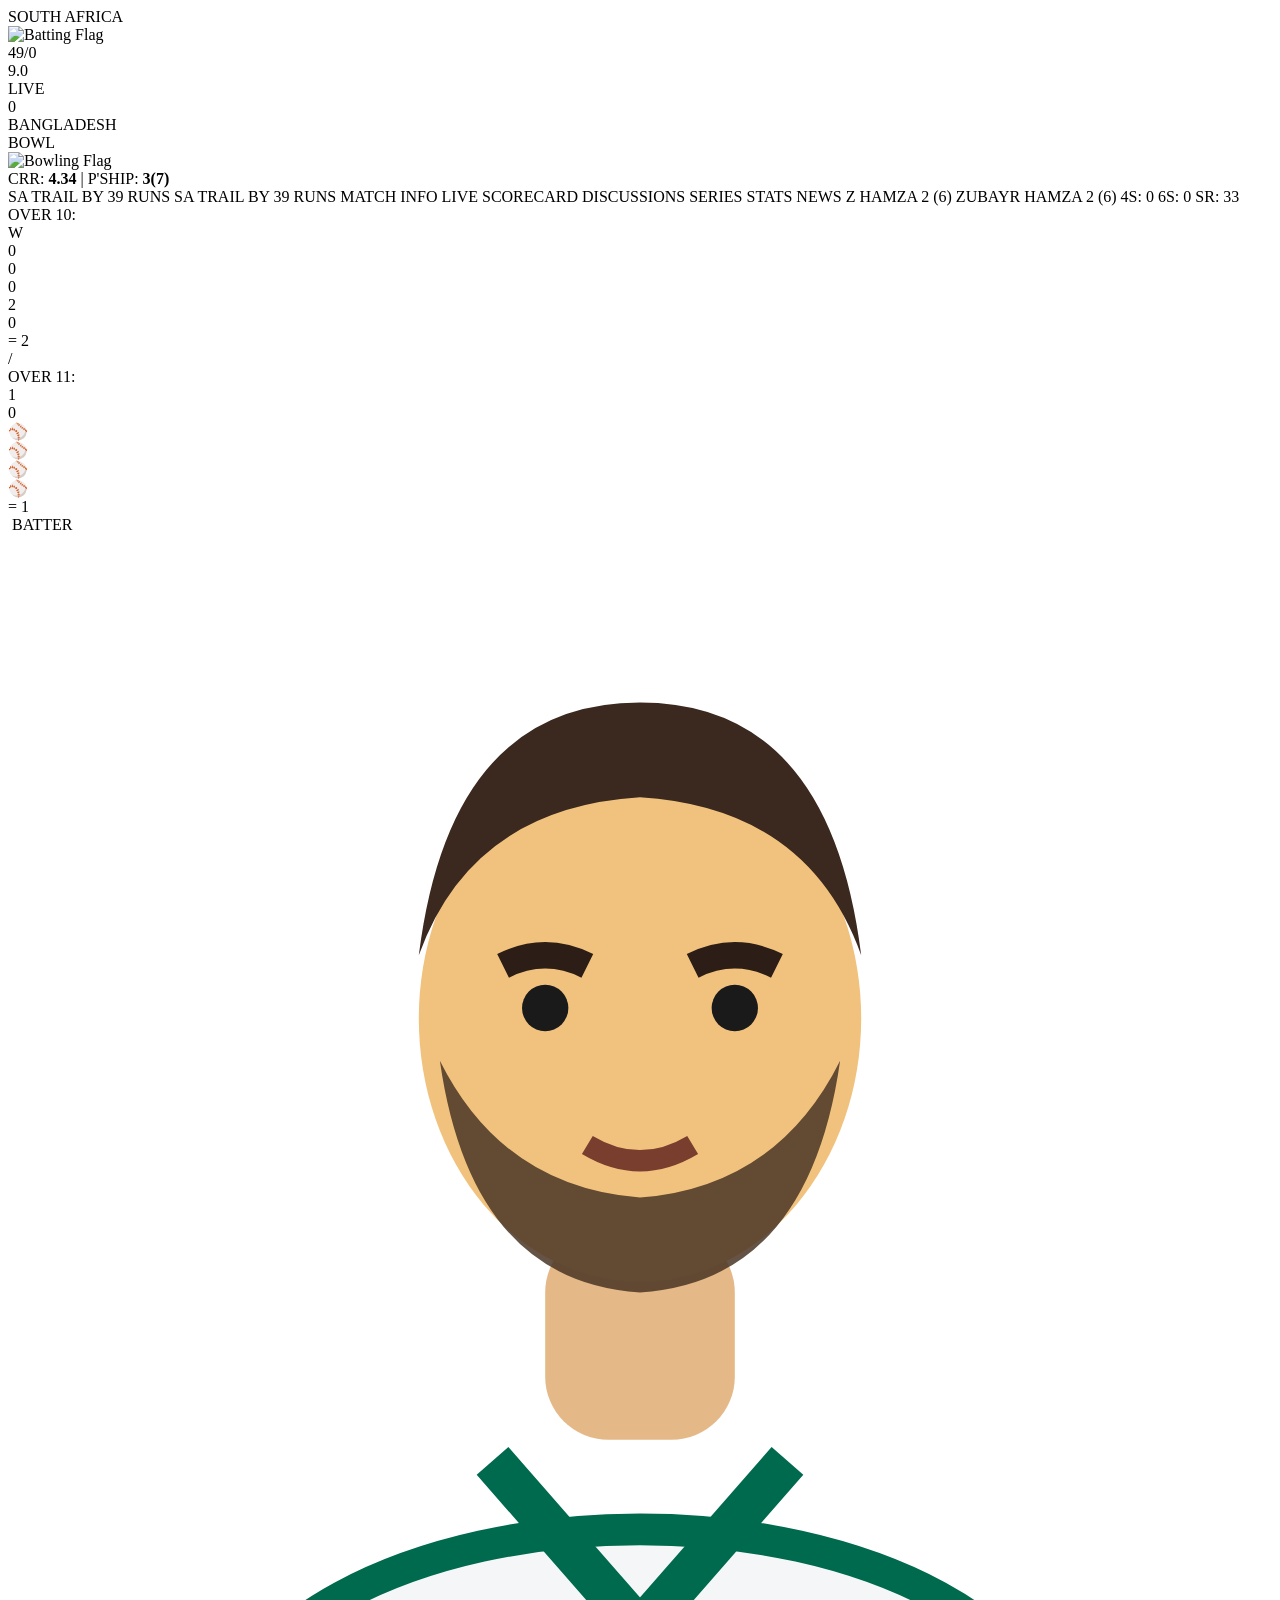
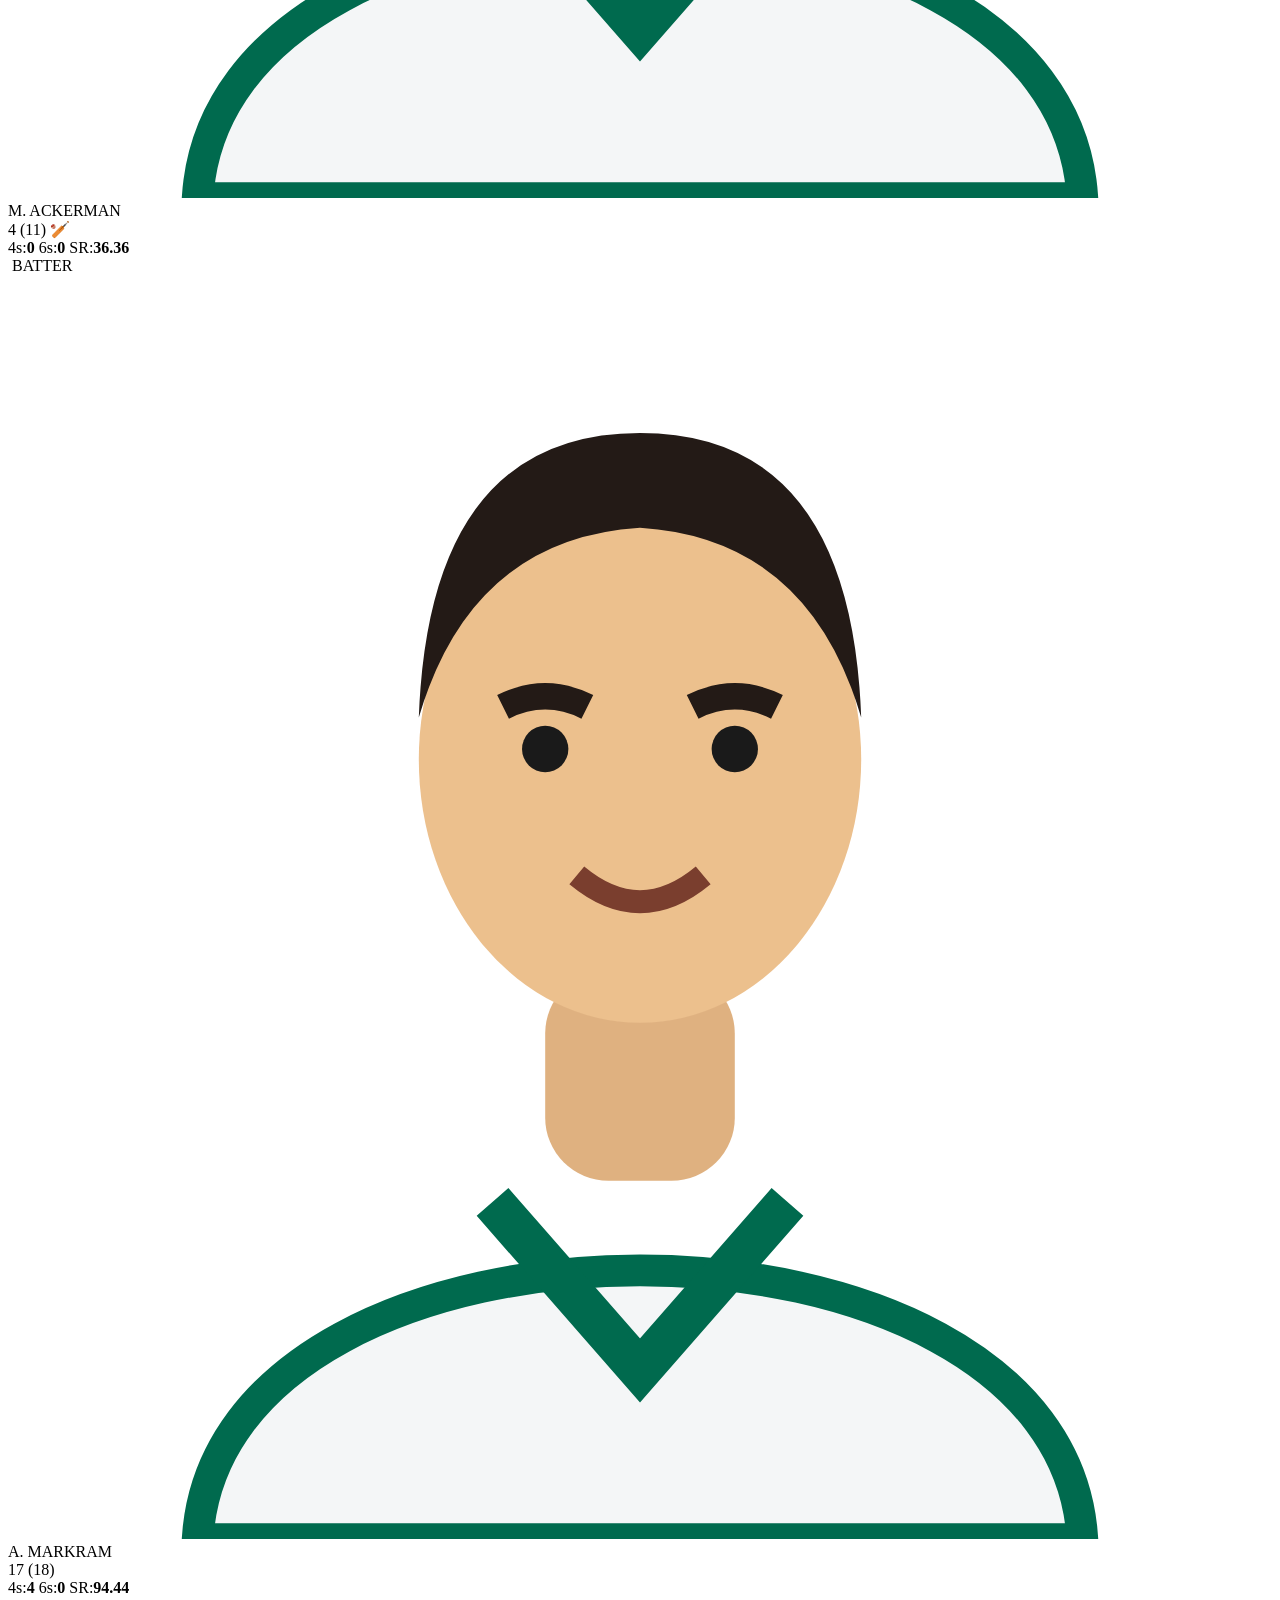
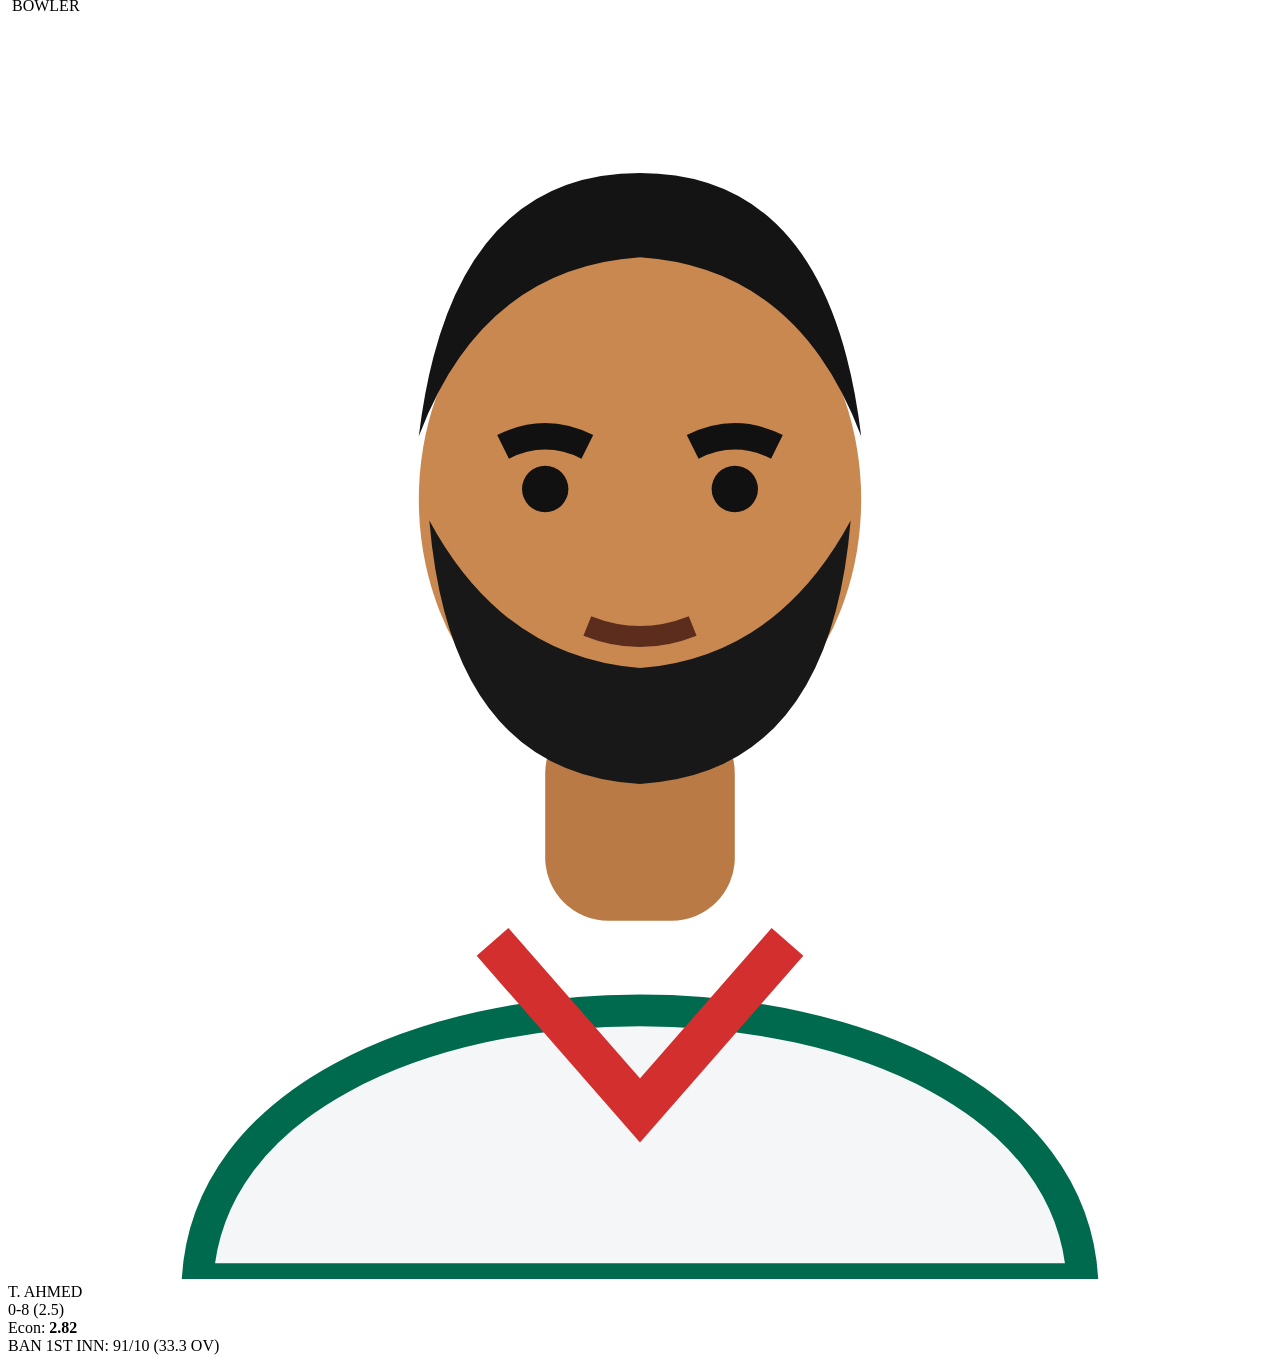
==== index.html @ e909212a "Add files via upload" ====
<!DOCTYPE html>
<html lang="en">
<head>
  <meta charset="UTF-8" />
  <meta name="viewport" content="width=device-width, initial-scale=1.0" />
  <title>Live Cricket Broadcast Scoreboard</title>
  <link rel="preconnect" href="https://fonts.googleapis.com" />
  <link rel="preconnect" href="https://fonts.gstatic.com" crossorigin />
  <link
    href="https://fonts.googleapis.com/css2?family=Oswald:wght@500;600;700&display=swap"
    rel="stylesheet"
  />
  <link rel="stylesheet" href="style.css" />
</head>
<body>
  <div class="broadcast-container">
    <!-- TOP SCOREBOARD BANNER -->
    <header class="top-scoreboard">
      <div class="team-capsule left-capsule">
        <div class="team-title" id="batting-team">SOUTH AFRICA</div>
        <div class="capsule-body">
          <div class="flag-circle">
            <img id="batting-flag" src="https://flagcdn.com/w160/za.png" alt="Batting Flag" />
          </div>
          <div class="score-block">
            <div class="main-score" id="score">49/0</div>
            <div class="overs-text" id="overs">8.2</div>
          </div>
        </div>
      </div>

      <div class="center-event">
        <div class="live-pill"><span class="dot"></span> LIVE</div>
        <div class="big-ball-event" id="last-ball">0</div>
      </div>

      <div class="team-capsule right-capsule">
        <div class="team-title" id="bowling-team">BANGLADESH</div>
        <div class="capsule-body right-body">
          <div class="bowling-tag">BOWL</div>
          <div class="flag-circle">
            <img id="bowling-flag" src="https://flagcdn.com/w160/bd.png" alt="Bowling Flag" />
          </div>
        </div>
      </div>
    </header>

    <!-- CRR / PARTNERSHIP / STATUS STRIP -->
    <section class="info-strip">
      <div class="info-left">
        <span>CRR: <strong id="crr">5.88</strong></span>
        <span class="divider">|</span>
        <span>P'SHIP: <strong id="partnership">49 (50)</strong></span>
      </div>
      <div class="info-right" id="match-status">SA TRAIL BY 42 RUNS</div>
    </section>

    <!-- OVER TIMELINE BAR -->
    <section class="overs-strip">
      <div class="over-group">
        <span class="over-label" id="over-prev-num">OVER 8:</span>
        <div class="balls-row" id="over-prev-balls"></div>
        <span class="over-total" id="over-prev-total">= 3</span>
      </div>
      <span class="over-slash">/</span>
      <div class="over-group">
        <span class="over-label" id="over-curr-num">OVER 9:</span>
        <div class="balls-row" id="over-curr-balls"></div>
        <span class="over-total" id="over-curr-total">= 0</span>
      </div>
    </section>

    <!-- STADIUM BACKGROUND -->
    <main class="stadium-backdrop">
      <div class="stadium-overlay"></div>
    </main>

    <!-- BOTTOM PLAYER CARDS -->
    <footer class="players-grid">
      <!-- Card 1: Striker -->
      <div class="player-card batter-card">
        <div class="card-badge">
          <img id="striker-flag" src="https://flagcdn.com/w80/za.png" alt="" />
          <span>BATTER</span>
        </div>
        <div class="card-main">
          <div class="avatar-box">
            <img id="striker-img" class="player-photo hidden" alt="Striker" />
            <svg id="striker-svg" viewBox="0 0 120 120" class="player-avatar">
              <!-- Jersey -->
              <path d="M18 120 C20 86, 100 86, 102 120 Z" fill="#f4f6f7" stroke="#006a4e" stroke-width="3"/>
              <path d="M46 88 L60 104 L74 88" fill="none" stroke="#006a4e" stroke-width="4"/>
              <!-- Neck & Head -->
              <rect x="51" y="66" width="18" height="20" rx="6" fill="#e5b887"/>
              <ellipse cx="60" cy="46" rx="21" ry="25" fill="#f1c27d"/>
              <!-- Hair & Beard -->
              <path d="M39 40 Q42 16 60 16 Q78 16 81 40 Q76 26 60 25 Q44 26 39 40 Z" fill="#3b281e"/>
              <path d="M41 50 Q44 71 60 72 Q76 71 79 50 Q73 62 60 63 Q47 62 41 50 Z" fill="#4a3525" opacity="0.85"/>
              <!-- Eyes & Brows -->
              <path d="M47 41 Q51 39 55 41" stroke="#2c1e16" stroke-width="2.5" fill="none"/>
              <path d="M65 41 Q69 39 73 41" stroke="#2c1e16" stroke-width="2.5" fill="none"/>
              <circle cx="51" cy="45" r="2.2" fill="#1a1a1a"/>
              <circle cx="69" cy="45" r="2.2" fill="#1a1a1a"/>
              <path d="M55 58 Q60 61 65 58" stroke="#7a3e2e" stroke-width="2" fill="none"/>
            </svg>
          </div>
          <div class="player-stats">
            <div class="player-name" id="striker-name">A. MARKRAM</div>
            <div class="player-score">
              <span id="striker-runs">21</span>
              <span class="sub-stat" id="striker-balls">(22)</span>
              <span class="bat-icon">🏏</span>
            </div>
          </div>
        </div>
        <div class="card-footer">
          <span>4s:<strong id="striker-4s">5</strong></span>
          <span>6s:<strong id="striker-6s">0</strong></span>
          <span>SR:<strong id="striker-sr">95.45</strong></span>
        </div>
      </div>

      <!-- Card 2: Non-Striker -->
      <div class="player-card batter-card">
        <div class="card-badge">
          <img id="nonstriker-flag" src="https://flagcdn.com/w80/za.png" alt="" />
          <span>BATTER</span>
        </div>
        <div class="card-main">
          <div class="avatar-box">
            <img id="nonstriker-img" class="player-photo hidden" alt="Non-Striker" />
            <svg id="nonstriker-svg" viewBox="0 0 120 120" class="player-avatar">
              <!-- Jersey -->
              <path d="M18 120 C20 86, 100 86, 102 120 Z" fill="#f4f6f7" stroke="#006a4e" stroke-width="3"/>
              <path d="M46 88 L60 104 L74 88" fill="none" stroke="#006a4e" stroke-width="4"/>
              <!-- Neck & Head -->
              <rect x="51" y="66" width="18" height="20" rx="6" fill="#dfb180"/>
              <ellipse cx="60" cy="46" rx="21" ry="25" fill="#ecc08d"/>
              <!-- Hair -->
              <path d="M39 42 Q40 15 60 15 Q80 15 81 42 Q76 25 60 24 Q44 25 39 42 Z" fill="#231a16"/>
              <!-- Eyes & Smile -->
              <path d="M47 41 Q51 39 55 41" stroke="#231a16" stroke-width="2.5" fill="none"/>
              <path d="M65 41 Q69 39 73 41" stroke="#231a16" stroke-width="2.5" fill="none"/>
              <circle cx="51" cy="45" r="2.2" fill="#1a1a1a"/>
              <circle cx="69" cy="45" r="2.2" fill="#1a1a1a"/>
              <path d="M54 57 Q60 62 66 57" stroke="#7a3e2e" stroke-width="2.2" fill="none"/>
            </svg>
          </div>
          <div class="player-stats">
            <div class="player-name" id="nonstriker-name">M. ACKERMAN</div>
            <div class="player-score">
              <span id="nonstriker-runs">26</span>
              <span class="sub-stat" id="nonstriker-balls">(28)</span>
            </div>
          </div>
        </div>
        <div class="card-footer">
          <span>4s:<strong id="nonstriker-4s">4</strong></span>
          <span>6s:<strong id="nonstriker-6s">0</strong></span>
          <span>SR:<strong id="nonstriker-sr">92.86</strong></span>
        </div>
      </div>

      <!-- Card 3: Bowler -->
      <div class="player-card bowler-card">
        <div class="card-badge">
          <img id="bowler-flag" src="https://flagcdn.com/w80/bd.png" alt="" />
          <span>BOWLER</span>
        </div>
        <div class="card-main">
          <div class="avatar-box">
            <img id="bowler-img" class="player-photo hidden" alt="Bowler" />
            <svg id="bowler-svg" viewBox="0 0 120 120" class="player-avatar">
              <!-- Jersey -->
              <path d="M18 120 C20 86, 100 86, 102 120 Z" fill="#f4f6f7" stroke="#006a4e" stroke-width="3"/>
              <path d="M46 88 L60 104 L74 88" fill="none" stroke="#d32f2f" stroke-width="4"/>
              <!-- Neck & Head -->
              <rect x="51" y="66" width="18" height="20" rx="6" fill="#b97a45"/>
              <ellipse cx="60" cy="46" rx="21" ry="25" fill="#c98850"/>
              <!-- Hair & Full Beard -->
              <path d="M39 40 Q42 15 60 15 Q78 15 81 40 Q75 24 60 23 Q45 24 39 40 Z" fill="#141414"/>
              <path d="M40 48 Q42 72 60 73 Q78 72 80 48 Q73 61 60 62 Q47 61 40 48 Z" fill="#181818"/>
              <!-- Eyes & Brows -->
              <path d="M47 41 Q51 39 55 41" stroke="#111" stroke-width="2.5" fill="none"/>
              <path d="M65 41 Q69 39 73 41" stroke="#111" stroke-width="2.5" fill="none"/>
              <circle cx="51" cy="45" r="2.2" fill="#111"/>
              <circle cx="69" cy="45" r="2.2" fill="#111"/>
              <path d="M55 58 Q60 60 65 58" stroke="#5c2c1d" stroke-width="2" fill="none"/>
            </svg>
          </div>
          <div class="player-stats">
            <div class="player-name" id="bowler-name">K. AHMED</div>
            <div class="player-score">
              <span id="bowler-figures">0-19</span>
              <span class="sub-stat" id="bowler-overs">(3.2)</span>
            </div>
          </div>
        </div>
        <div class="card-footer bowler-footer">
          <span>Econ: <strong id="bowler-econ">5.70</strong></span>
        </div>
      </div>
    </footer>

    <div class="last-wicket-bar">
      <span id="last-wicket">BAN 1ST INN: 91/10 (33.3 OV)</span>
    </div>
  </div>

  <script>
    function updatePlayerAvatar(imgId, svgId, imageUrl) {
      const imgEl = document.getElementById(imgId);
      const svgEl = document.getElementById(svgId);
      if (imageUrl && imageUrl.startsWith("http")) {
        imgEl.src = imageUrl;
        imgEl.classList.remove("hidden");
        svgEl.classList.add("hidden");
        imgEl.onerror = () => {
          imgEl.classList.add("hidden");
          svgEl.classList.remove("hidden");
        };
      } else {
        imgEl.classList.add("hidden");
        svgEl.classList.remove("hidden");
      }
    }

    function renderBalls(containerId, balls) {
      const container = document.getElementById(containerId);
      container.innerHTML = "";
      balls.forEach((val) => {
        const box = document.createElement("div");
        box.className = "ball-box";
        if (val === "4") box.classList.add("ball-four");
        else if (val === "6") box.classList.add("ball-six");
        else if (val.toUpperCase().includes("W")) box.classList.add("ball-wicket");
        else if (val === "•") box.classList.add("ball-pending");
        box.textContent = val === "•" ? "⚾" : val;
        container.appendChild(box);
      });
    }

    async function fetchLiveScore() {
      try {
        const res = await fetch(`match_data.json?t=${Date.now()}`);
        if (!res.ok) return;
        const data = await res.json();

        document.getElementById("batting-team").textContent = data.batting_team;
        document.getElementById("bowling-team").textContent = data.bowling_team;
        document.getElementById("batting-flag").src = data.batting_flag;
        document.getElementById("bowling-flag").src = data.bowling_flag;
        document.getElementById("striker-flag").src = data.batting_flag;
        document.getElementById("nonstriker-flag").src = data.batting_flag;
        document.getElementById("bowler-flag").src = data.bowling_flag;

        document.getElementById("score").textContent = data.score;
        document.getElementById("overs").textContent = data.overs;
        document.getElementById("last-ball").textContent = data.last_ball;
        document.getElementById("crr").textContent = data.crr;
        document.getElementById("partnership").textContent = data.partnership;
        document.getElementById("match-status").textContent = data.match_status;

        document.getElementById("over-prev-num").textContent = data.over_prev_num;
        document.getElementById("over-prev-total").textContent = data.over_prev_total;
        renderBalls("over-prev-balls", data.over_prev_balls);

        document.getElementById("over-curr-num").textContent = data.over_curr_num;
        document.getElementById("over-curr-total").textContent = data.over_curr_total;
        renderBalls("over-curr-balls", data.over_curr_balls);

        // Striker
        document.getElementById("striker-name").textContent = data.striker.name;
        document.getElementById("striker-runs").textContent = data.striker.runs;
        document.getElementById("striker-balls").textContent = data.striker.balls;
        document.getElementById("striker-4s").textContent = data.striker.fours;
        document.getElementById("striker-6s").textContent = data.striker.sixes;
        document.getElementById("striker-sr").textContent = data.striker.sr;
        updatePlayerAvatar("striker-img", "striker-svg", data.striker.image);

        // Non-Striker
        document.getElementById("nonstriker-name").textContent = data.non_striker.name;
        document.getElementById("nonstriker-runs").textContent = data.non_striker.runs;
        document.getElementById("nonstriker-balls").textContent = data.non_striker.balls;
        document.getElementById("nonstriker-4s").textContent = data.non_striker.fours;
        document.getElementById("nonstriker-6s").textContent = data.non_striker.sixes;
        document.getElementById("nonstriker-sr").textContent = data.non_striker.sr;
        updatePlayerAvatar("nonstriker-img", "nonstriker-svg", data.non_striker.image);

        // Bowler
        document.getElementById("bowler-name").textContent = data.bowler.name;
        document.getElementById("bowler-figures").textContent = data.bowler.figures;
        document.getElementById("bowler-overs").textContent = data.bowler.overs;
        document.getElementById("bowler-econ").textContent = data.bowler.econ;
        updatePlayerAvatar("bowler-img", "bowler-svg", data.bowler.image);

        document.getElementById("last-wicket").textContent = data.last_wicket;
      } catch (err) {
        console.error("Failed to load match_data.json:", err);
      }
    }

    fetchLiveScore();
    setInterval(fetchLiveScore, 1000);
  </script>
</body>
</html>
---- style.css ----
.player-photo {
  width: 100%;
  height: 100%;
  object-fit: cover;
  object-position: top center;
  border-radius: 6px;
}

.hidden {
  display: none !important;
}
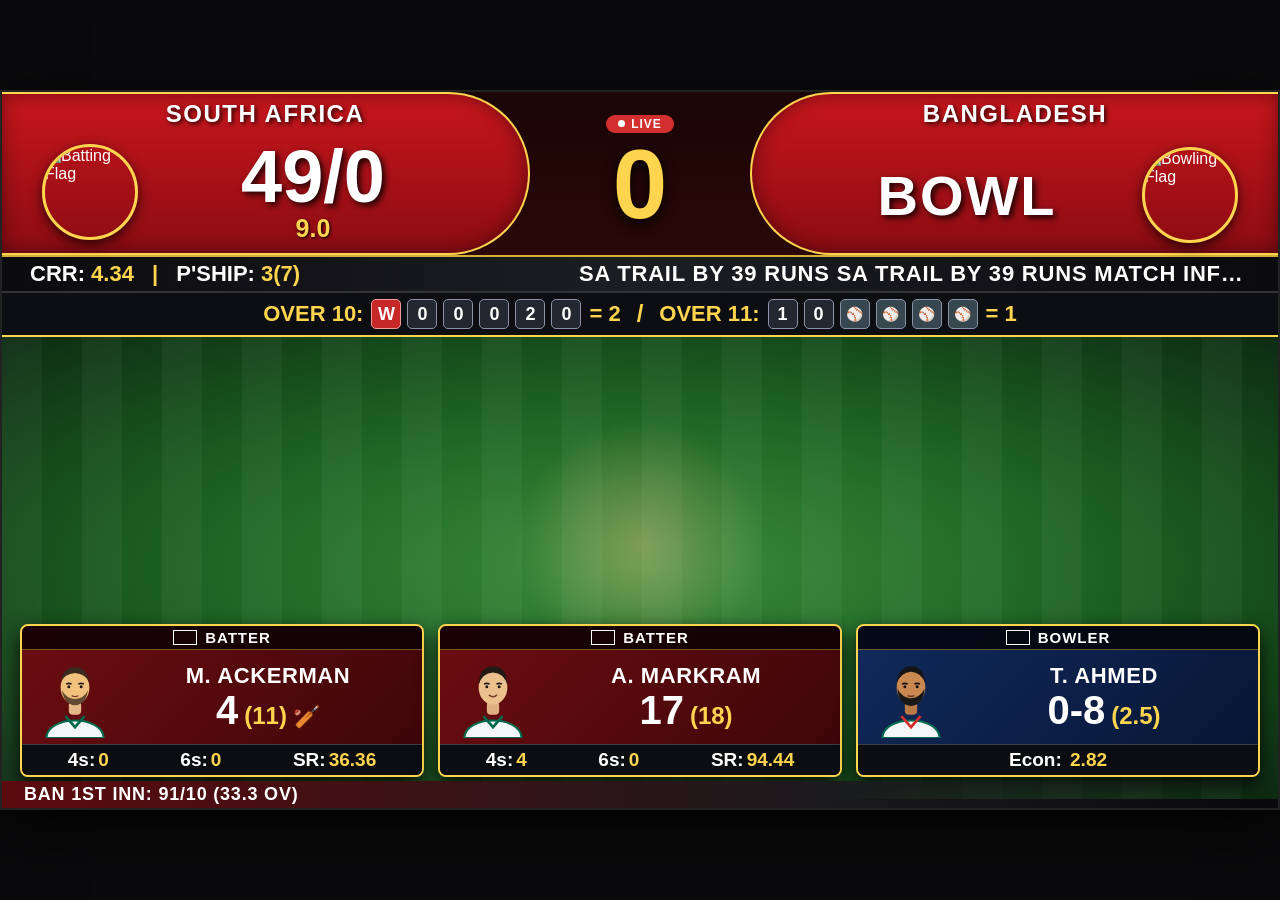
==== commit e9a3a9fa: "Update index.html" ====
--- a/index.html
+++ b/index.html
@@ -10,7 +10,422 @@
     href="https://fonts.googleapis.com/css2?family=Oswald:wght@500;600;700&display=swap"
     rel="stylesheet"
   />
-  <link rel="stylesheet" href="style.css" />
+  <style>
+    * {
+      box-sizing: border-box;
+      margin: 0;
+      padding: 0;
+    }
+
+    body {
+      background: #0a0a0c;
+      font-family: 'Oswald', sans-serif;
+      color: #ffffff;
+      display: flex;
+      justify-content: center;
+      align-items: center;
+      min-height: 100vh;
+      overflow: hidden;
+    }
+
+    .broadcast-container {
+      width: 1280px;
+      height: 720px;
+      max-width: 100vw;
+      max-height: 100vh;
+      position: relative;
+      overflow: hidden;
+      display: flex;
+      flex-direction: column;
+      border: 2px solid #222;
+      box-shadow: 0 20px 60px rgba(0, 0, 0, 0.85);
+    }
+
+    /* TOP SCOREBOARD */
+    .top-scoreboard {
+      display: grid;
+      grid-template-columns: 1fr 220px 1fr;
+      background: linear-gradient(180deg, #1b0505 0%, #2a0808 100%);
+      height: 165px;
+      z-index: 10;
+      border-bottom: 2px solid #d4af37;
+    }
+
+    .team-capsule {
+      background: linear-gradient(180deg, #c7161d 0%, #8b0c12 100%);
+      border: 2.5px solid #ffd54f;
+      display: flex;
+      flex-direction: column;
+      justify-content: space-between;
+      padding: 6px 24px 10px;
+      box-shadow: inset 0 0 18px rgba(0, 0, 0, 0.45);
+    }
+
+    .left-capsule {
+      border-left: none;
+      border-radius: 0 85px 85px 0;
+    }
+
+    .right-capsule {
+      border-right: none;
+      border-radius: 85px 0 0 85px;
+    }
+
+    .team-title {
+      text-align: center;
+      font-size: 24px;
+      font-weight: 700;
+      letter-spacing: 1.5px;
+      text-shadow: 2px 2px 4px rgba(0, 0, 0, 0.8);
+    }
+
+    .capsule-body {
+      display: flex;
+      align-items: center;
+      justify-content: space-between;
+      padding: 0 16px;
+    }
+
+    .flag-circle {
+      width: 96px;
+      height: 96px;
+      border-radius: 50%;
+      border: 3px solid #ffd54f;
+      overflow: hidden;
+      box-shadow: 0 4px 12px rgba(0, 0, 0, 0.7);
+      flex-shrink: 0;
+    }
+
+    .flag-circle img {
+      width: 100%;
+      height: 100%;
+      object-fit: cover;
+    }
+
+    .score-block {
+      text-align: center;
+      flex-grow: 1;
+    }
+
+    .main-score {
+      font-size: 74px;
+      font-weight: 700;
+      line-height: 0.95;
+      text-shadow: 3px 3px 6px rgba(0, 0, 0, 0.85);
+    }
+
+    .overs-text {
+      font-size: 25px;
+      font-weight: 700;
+      color: #ffd54f;
+      margin-top: 2px;
+      text-shadow: 1px 1px 3px #000;
+    }
+
+    .bowling-tag {
+      font-size: 56px;
+      font-weight: 700;
+      letter-spacing: 2px;
+      flex-grow: 1;
+      text-align: center;
+      text-shadow: 3px 3px 6px rgba(0, 0, 0, 0.85);
+    }
+
+    /* CENTER BALL EVENT */
+    .center-event {
+      display: flex;
+      flex-direction: column;
+      align-items: center;
+      justify-content: center;
+    }
+
+    .live-pill {
+      background: #d32f2f;
+      color: #fff;
+      font-size: 12px;
+      font-weight: 700;
+      padding: 2px 12px;
+      border-radius: 20px;
+      letter-spacing: 1px;
+      display: flex;
+      align-items: center;
+      gap: 6px;
+      margin-bottom: 2px;
+    }
+
+    .live-pill .dot {
+      width: 7px;
+      height: 7px;
+      background: #fff;
+      border-radius: 50%;
+      animation: pulse 1s infinite;
+    }
+
+    @keyframes pulse {
+      0%, 100% { opacity: 1; }
+      50% { opacity: 0.2; }
+    }
+
+    .big-ball-event {
+      font-size: 98px;
+      font-weight: 700;
+      color: #ffd54f;
+      line-height: 1;
+      text-shadow: 0 4px 14px rgba(0, 0, 0, 0.9);
+    }
+
+    /* INFO STRIP */
+    .info-strip {
+      display: flex;
+      justify-content: space-between;
+      align-items: center;
+      background: linear-gradient(90deg, #0b0b0d 0%, #1d1e24 50%, #0b0b0d 100%);
+      padding: 4px 28px;
+      font-size: 22px;
+      font-weight: 700;
+      border-bottom: 2px solid #333;
+      z-index: 10;
+    }
+
+    .info-left strong {
+      color: #ffd54f;
+    }
+
+    .divider {
+      margin: 0 12px;
+      color: #ffd54f;
+    }
+
+    .info-right {
+      color: #ffffff;
+      letter-spacing: 0.8px;
+      white-space: nowrap;
+      overflow: hidden;
+      text-overflow: ellipsis;
+      max-width: 55%;
+    }
+
+    /* OVER TIMELINE STRIP */
+    .overs-strip {
+      display: flex;
+      align-items: center;
+      justify-content: center;
+      gap: 16px;
+      background: rgba(12, 14, 18, 0.94);
+      padding: 6px 20px;
+      border-bottom: 2px solid #ffd54f;
+      z-index: 10;
+    }
+
+    .over-group {
+      display: flex;
+      align-items: center;
+      gap: 8px;
+    }
+
+    .over-label,
+    .over-total {
+      font-size: 22px;
+      font-weight: 700;
+      color: #ffd54f;
+    }
+
+    .over-slash {
+      font-size: 24px;
+      color: #ffd54f;
+      font-weight: 700;
+    }
+
+    .balls-row {
+      display: flex;
+      gap: 6px;
+    }
+
+    .ball-box {
+      width: 30px;
+      height: 30px;
+      background: #232730;
+      border: 1.5px solid #8a94a6;
+      border-radius: 5px;
+      display: flex;
+      align-items: center;
+      justify-content: center;
+      font-size: 18px;
+      font-weight: 700;
+    }
+
+    .ball-four {
+      background: #1565c0;
+      border-color: #90caf9;
+    }
+
+    .ball-six {
+      background: #2e7d32;
+      border-color: #a5d6a7;
+    }
+
+    .ball-wicket {
+      background: #c62828;
+      border-color: #ef9a9a;
+    }
+
+    .ball-pending {
+      background: #37474f;
+      font-size: 14px;
+    }
+
+    /* STADIUM BACKDROP */
+    .stadium-backdrop {
+      flex-grow: 1;
+      position: relative;
+      background: radial-gradient(ellipse at center, #388e3c 0%, #1b5e20 55%, #0d2b12 100%);
+    }
+
+    .stadium-overlay {
+      position: absolute;
+      inset: 0;
+      background:
+        repeating-linear-gradient(
+          90deg,
+          rgba(255, 255, 255, 0.04) 0px,
+          rgba(255, 255, 255, 0.04) 40px,
+          transparent 40px,
+          transparent 80px
+        ),
+        radial-gradient(circle at 50% 45%, rgba(210, 180, 120, 0.45) 0%, transparent 18%);
+    }
+
+    /* BOTTOM PLAYER CARDS */
+    .players-grid {
+      display: grid;
+      grid-template-columns: repeat(3, 1fr);
+      gap: 14px;
+      padding: 0 18px;
+      margin-top: -175px;
+      z-index: 10;
+    }
+
+    .player-card {
+      border: 2px solid #ffd54f;
+      border-radius: 8px;
+      overflow: hidden;
+      box-shadow: 0 8px 20px rgba(0, 0, 0, 0.85);
+    }
+
+    .batter-card {
+      background: linear-gradient(135deg, #6e0d12 0%, #3a0608 100%);
+    }
+
+    .bowler-card {
+      background: linear-gradient(135deg, #102a5c 0%, #081533 100%);
+    }
+
+    .card-badge {
+      display: flex;
+      align-items: center;
+      justify-content: center;
+      gap: 8px;
+      background: rgba(0, 0, 0, 0.75);
+      padding: 3px 10px;
+      font-size: 15px;
+      font-weight: 700;
+      letter-spacing: 1px;
+      border-bottom: 1px solid rgba(255, 213, 79, 0.4);
+    }
+
+    .card-badge img {
+      width: 24px;
+      height: 15px;
+      object-fit: cover;
+      border: 1px solid #fff;
+    }
+
+    .card-main {
+      display: flex;
+      align-items: center;
+      padding: 6px 12px;
+      gap: 10px;
+    }
+
+    .avatar-box {
+      width: 82px;
+      height: 82px;
+      flex-shrink: 0;
+    }
+
+    .player-avatar {
+      width: 100%;
+      height: 100%;
+    }
+
+    .player-photo {
+      width: 100%;
+      height: 100%;
+      object-fit: cover;
+      object-position: top center;
+      border-radius: 6px;
+    }
+
+    .hidden {
+      display: none !important;
+    }
+
+    .player-stats {
+      flex-grow: 1;
+      text-align: center;
+    }
+
+    .player-name {
+      font-size: 22px;
+      font-weight: 700;
+      letter-spacing: 0.6px;
+    }
+
+    .player-score {
+      font-size: 40px;
+      font-weight: 700;
+      line-height: 1.05;
+      display: flex;
+      align-items: baseline;
+      justify-content: center;
+      gap: 6px;
+    }
+
+    .sub-stat {
+      font-size: 24px;
+      color: #ffd54f;
+    }
+
+    .bat-icon {
+      font-size: 22px;
+    }
+
+    .card-footer {
+      display: flex;
+      justify-content: space-around;
+      background: #0c0d10;
+      padding: 4px 10px;
+      font-size: 19px;
+      font-weight: 700;
+      border-top: 1px solid rgba(255, 255, 255, 0.2);
+    }
+
+    .card-footer strong {
+      color: #ffd54f;
+      margin-left: 3px;
+    }
+
+    /* LAST WICKET BAR */
+    .last-wicket-bar {
+      background: linear-gradient(90deg, #5c0a0e 0%, #1a1a1d 65%, transparent 100%);
+      padding: 3px 22px;
+      font-size: 18px;
+      font-weight: 700;
+      letter-spacing: 0.8px;
+      margin-top: 4px;
+      z-index: 10;
+    }
+  </style>
 </head>
 <body>
   <div class="broadcast-container">
@@ -23,8 +438,8 @@
             <img id="batting-flag" src="https://flagcdn.com/w160/za.png" alt="Batting Flag" />
           </div>
           <div class="score-block">
-            <div class="main-score" id="score">49/0</div>
-            <div class="overs-text" id="overs">8.2</div>
+            <div class="main-score" id="score">88/1</div>
+            <div class="overs-text" id="overs">17.0</div>
           </div>
         </div>
       </div>
@@ -48,25 +463,25 @@
     <!-- CRR / PARTNERSHIP / STATUS STRIP -->
     <section class="info-strip">
       <div class="info-left">
-        <span>CRR: <strong id="crr">5.88</strong></span>
+        <span>CRR: <strong id="crr">5.18</strong></span>
         <span class="divider">|</span>
-        <span>P'SHIP: <strong id="partnership">49 (50)</strong></span>
-      </div>
-      <div class="info-right" id="match-status">SA TRAIL BY 42 RUNS</div>
+        <span>P'SHIP: <strong id="partnership">39 (47)</strong></span>
+      </div>
+      <div class="info-right" id="match-status">SA TRAIL BY 3 RUNS</div>
     </section>
 
     <!-- OVER TIMELINE BAR -->
     <section class="overs-strip">
       <div class="over-group">
-        <span class="over-label" id="over-prev-num">OVER 8:</span>
+        <span class="over-label" id="over-prev-num">OVER 16:</span>
         <div class="balls-row" id="over-prev-balls"></div>
-        <span class="over-total" id="over-prev-total">= 3</span>
+        <span class="over-total" id="over-prev-total">= 8</span>
       </div>
       <span class="over-slash">/</span>
       <div class="over-group">
-        <span class="over-label" id="over-curr-num">OVER 9:</span>
+        <span class="over-label" id="over-curr-num">OVER 17:</span>
         <div class="balls-row" id="over-curr-balls"></div>
-        <span class="over-total" id="over-curr-total">= 0</span>
+        <span class="over-total" id="over-curr-total">= 4</span>
       </div>
     </section>
 
@@ -87,16 +502,12 @@
           <div class="avatar-box">
             <img id="striker-img" class="player-photo hidden" alt="Striker" />
             <svg id="striker-svg" viewBox="0 0 120 120" class="player-avatar">
-              <!-- Jersey -->
               <path d="M18 120 C20 86, 100 86, 102 120 Z" fill="#f4f6f7" stroke="#006a4e" stroke-width="3"/>
               <path d="M46 88 L60 104 L74 88" fill="none" stroke="#006a4e" stroke-width="4"/>
-              <!-- Neck & Head -->
               <rect x="51" y="66" width="18" height="20" rx="6" fill="#e5b887"/>
               <ellipse cx="60" cy="46" rx="21" ry="25" fill="#f1c27d"/>
-              <!-- Hair & Beard -->
               <path d="M39 40 Q42 16 60 16 Q78 16 81 40 Q76 26 60 25 Q44 26 39 40 Z" fill="#3b281e"/>
               <path d="M41 50 Q44 71 60 72 Q76 71 79 50 Q73 62 60 63 Q47 62 41 50 Z" fill="#4a3525" opacity="0.85"/>
-              <!-- Eyes & Brows -->
               <path d="M47 41 Q51 39 55 41" stroke="#2c1e16" stroke-width="2.5" fill="none"/>
               <path d="M65 41 Q69 39 73 41" stroke="#2c1e16" stroke-width="2.5" fill="none"/>
               <circle cx="51" cy="45" r="2.2" fill="#1a1a1a"/>
@@ -105,18 +516,18 @@
             </svg>
           </div>
           <div class="player-stats">
-            <div class="player-name" id="striker-name">A. MARKRAM</div>
+            <div class="player-name" id="striker-name">Z. HAMZA</div>
             <div class="player-score">
-              <span id="striker-runs">21</span>
-              <span class="sub-stat" id="striker-balls">(22)</span>
+              <span id="striker-runs">9</span>
+              <span class="sub-stat" id="striker-balls">(27)</span>
               <span class="bat-icon">🏏</span>
             </div>
           </div>
         </div>
         <div class="card-footer">
-          <span>4s:<strong id="striker-4s">5</strong></span>
+          <span>4s:<strong id="striker-4s">0</strong></span>
           <span>6s:<strong id="striker-6s">0</strong></span>
-          <span>SR:<strong id="striker-sr">95.45</strong></span>
+          <span>SR:<strong id="striker-sr">33.33</strong></span>
         </div>
       </div>
 
@@ -130,15 +541,11 @@
           <div class="avatar-box">
             <img id="nonstriker-img" class="player-photo hidden" alt="Non-Striker" />
             <svg id="nonstriker-svg" viewBox="0 0 120 120" class="player-avatar">
-              <!-- Jersey -->
               <path d="M18 120 C20 86, 100 86, 102 120 Z" fill="#f4f6f7" stroke="#006a4e" stroke-width="3"/>
               <path d="M46 88 L60 104 L74 88" fill="none" stroke="#006a4e" stroke-width="4"/>
-              <!-- Neck & Head -->
               <rect x="51" y="66" width="18" height="20" rx="6" fill="#dfb180"/>
               <ellipse cx="60" cy="46" rx="21" ry="25" fill="#ecc08d"/>
-              <!-- Hair -->
               <path d="M39 42 Q40 15 60 15 Q80 15 81 42 Q76 25 60 24 Q44 25 39 42 Z" fill="#231a16"/>
-              <!-- Eyes & Smile -->
               <path d="M47 41 Q51 39 55 41" stroke="#231a16" stroke-width="2.5" fill="none"/>
               <path d="M65 41 Q69 39 73 41" stroke="#231a16" stroke-width="2.5" fill="none"/>
               <circle cx="51" cy="45" r="2.2" fill="#1a1a1a"/>
@@ -149,15 +556,15 @@
           <div class="player-stats">
             <div class="player-name" id="nonstriker-name">M. ACKERMAN</div>
             <div class="player-score">
-              <span id="nonstriker-runs">26</span>
-              <span class="sub-stat" id="nonstriker-balls">(28)</span>
+              <span id="nonstriker-runs">55</span>
+              <span class="sub-stat" id="nonstriker-balls">(53)</span>
             </div>
           </div>
         </div>
         <div class="card-footer">
-          <span>4s:<strong id="nonstriker-4s">4</strong></span>
+          <span>4s:<strong id="nonstriker-4s">8</strong></span>
           <span>6s:<strong id="nonstriker-6s">0</strong></span>
-          <span>SR:<strong id="nonstriker-sr">92.86</strong></span>
+          <span>SR:<strong id="nonstriker-sr">103.77</strong></span>
         </div>
       </div>
 
@@ -171,16 +578,12 @@
           <div class="avatar-box">
             <img id="bowler-img" class="player-photo hidden" alt="Bowler" />
             <svg id="bowler-svg" viewBox="0 0 120 120" class="player-avatar">
-              <!-- Jersey -->
               <path d="M18 120 C20 86, 100 86, 102 120 Z" fill="#f4f6f7" stroke="#006a4e" stroke-width="3"/>
               <path d="M46 88 L60 104 L74 88" fill="none" stroke="#d32f2f" stroke-width="4"/>
-              <!-- Neck & Head -->
               <rect x="51" y="66" width="18" height="20" rx="6" fill="#b97a45"/>
               <ellipse cx="60" cy="46" rx="21" ry="25" fill="#c98850"/>
-              <!-- Hair & Full Beard -->
               <path d="M39 40 Q42 15 60 15 Q78 15 81 40 Q75 24 60 23 Q45 24 39 40 Z" fill="#141414"/>
               <path d="M40 48 Q42 72 60 73 Q78 72 80 48 Q73 61 60 62 Q47 61 40 48 Z" fill="#181818"/>
-              <!-- Eyes & Brows -->
               <path d="M47 41 Q51 39 55 41" stroke="#111" stroke-width="2.5" fill="none"/>
               <path d="M65 41 Q69 39 73 41" stroke="#111" stroke-width="2.5" fill="none"/>
               <circle cx="51" cy="45" r="2.2" fill="#111"/>
@@ -189,15 +592,15 @@
             </svg>
           </div>
           <div class="player-stats">
-            <div class="player-name" id="bowler-name">K. AHMED</div>
+            <div class="player-name" id="bowler-name">T. ISLAM</div>
             <div class="player-score">
-              <span id="bowler-figures">0-19</span>
-              <span class="sub-stat" id="bowler-overs">(3.2)</span>
+              <span id="bowler-figures">1-24</span>
+              <span class="sub-stat" id="bowler-overs">(5.0)</span>
             </div>
           </div>
         </div>
         <div class="card-footer bowler-footer">
-          <span>Econ: <strong id="bowler-econ">5.70</strong></span>
+          <span>Econ: <strong id="bowler-econ">4.80</strong></span>
         </div>
       </div>
     </footer>
@@ -242,7 +645,7 @@
 
     async function fetchLiveScore() {
       try {
-        const res = await fetch(`match_data.json?t=${Date.now()}`);
+        const res = await fetch(`/match_data.json?t=${Date.now()}`);
         if (!res.ok) return;
         const data = await res.json();
 
@@ -269,7 +672,6 @@
         document.getElementById("over-curr-total").textContent = data.over_curr_total;
         renderBalls("over-curr-balls", data.over_curr_balls);
 
-        // Striker
         document.getElementById("striker-name").textContent = data.striker.name;
         document.getElementById("striker-runs").textContent = data.striker.runs;
         document.getElementById("striker-balls").textContent = data.striker.balls;
@@ -278,7 +680,6 @@
         document.getElementById("striker-sr").textContent = data.striker.sr;
         updatePlayerAvatar("striker-img", "striker-svg", data.striker.image);
 
-        // Non-Striker
         document.getElementById("nonstriker-name").textContent = data.non_striker.name;
         document.getElementById("nonstriker-runs").textContent = data.non_striker.runs;
         document.getElementById("nonstriker-balls").textContent = data.non_striker.balls;
@@ -287,7 +688,6 @@
         document.getElementById("nonstriker-sr").textContent = data.non_striker.sr;
         updatePlayerAvatar("nonstriker-img", "nonstriker-svg", data.non_striker.image);
 
-        // Bowler
         document.getElementById("bowler-name").textContent = data.bowler.name;
         document.getElementById("bowler-figures").textContent = data.bowler.figures;
         document.getElementById("bowler-overs").textContent = data.bowler.overs;
@@ -304,4 +704,4 @@
     setInterval(fetchLiveScore, 1000);
   </script>
 </body>
-</html>+</html>
